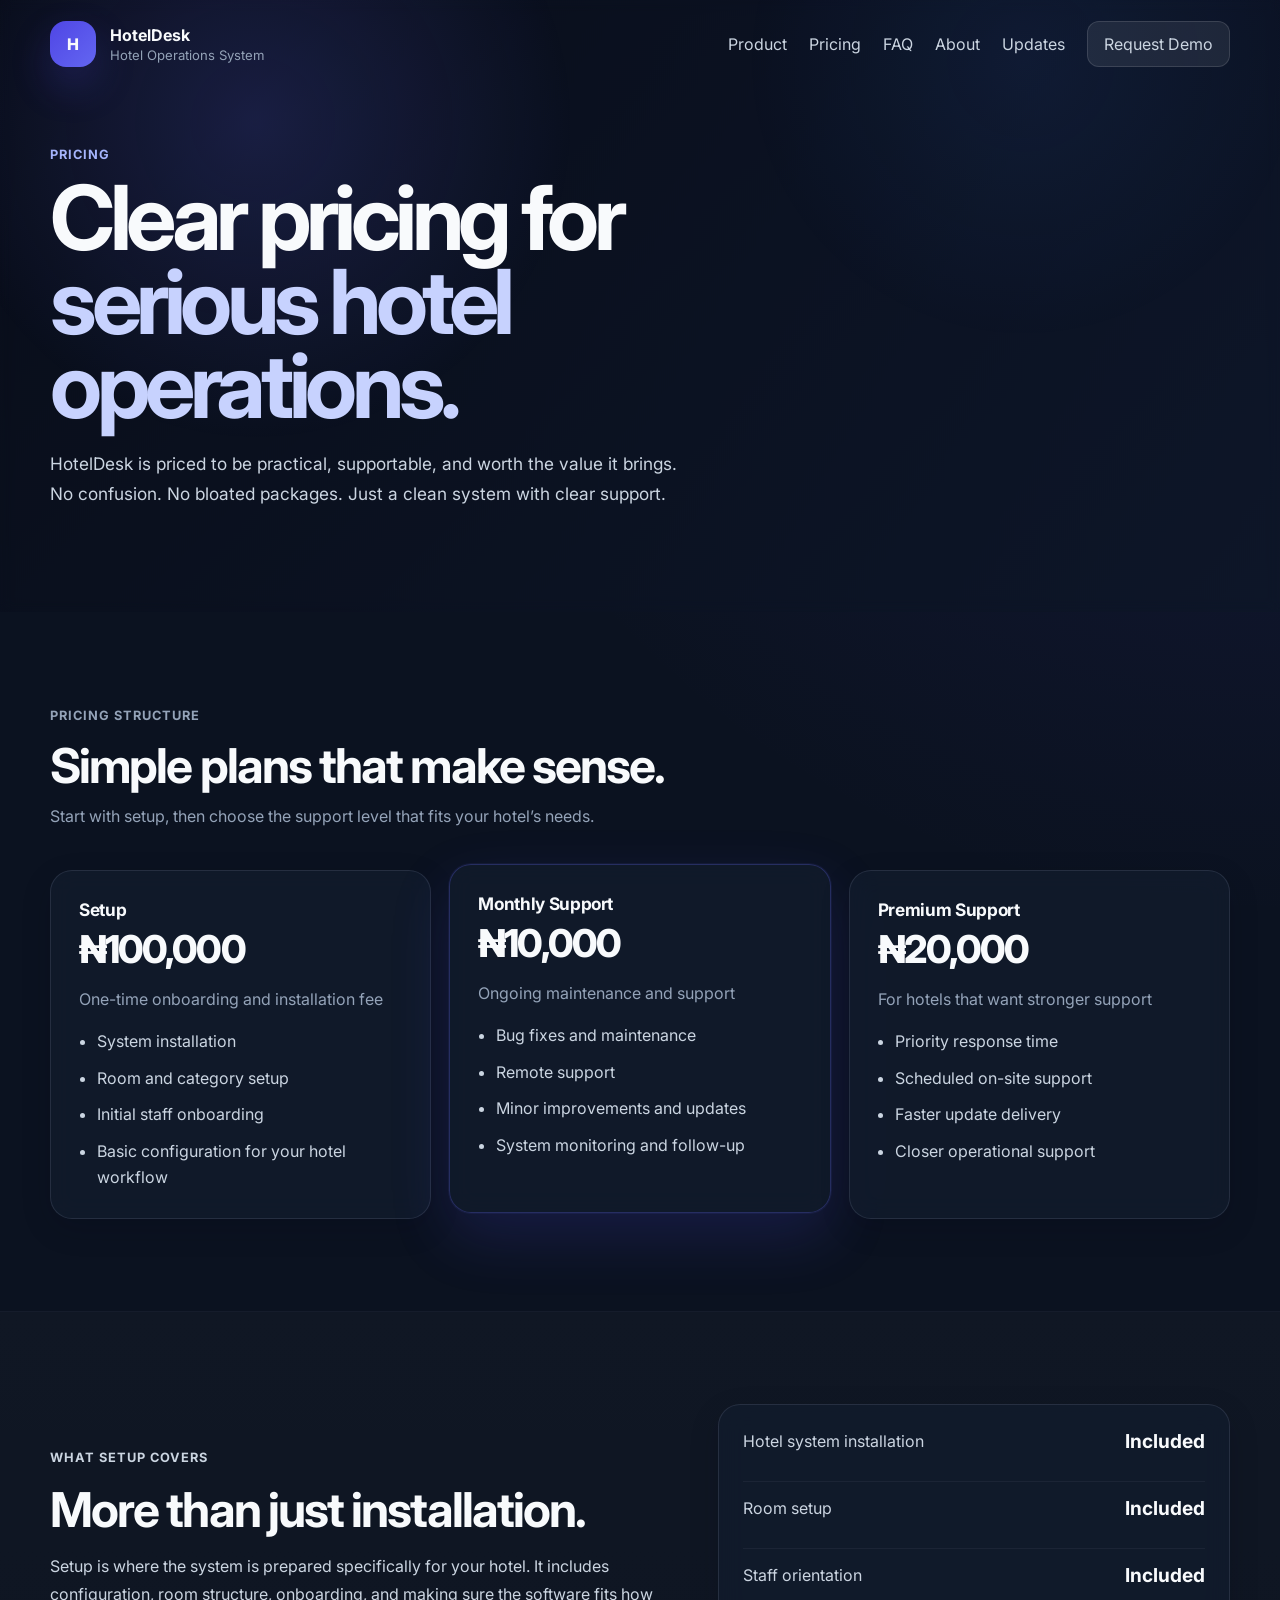
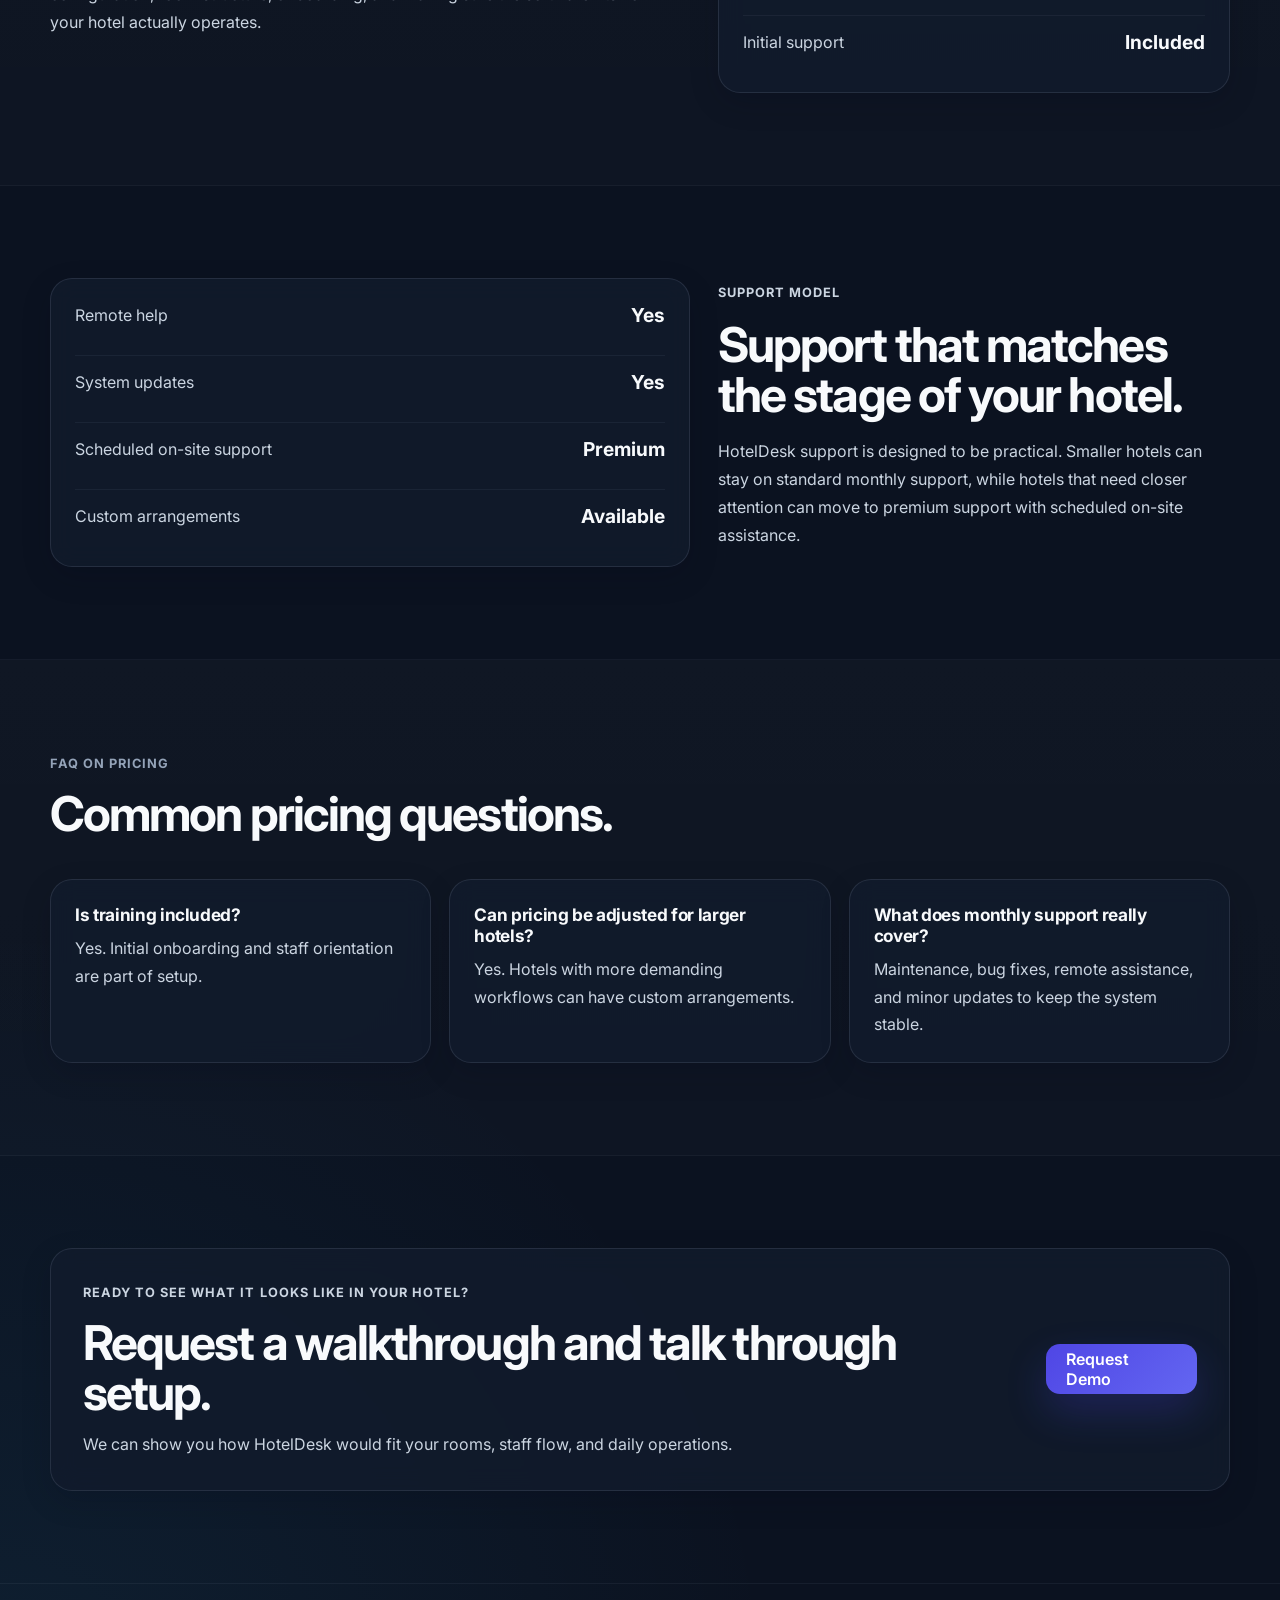
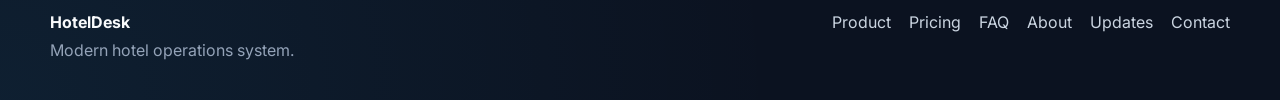
==== pricing.html @ c12a39ca "Add files via upload" ====
<!DOCTYPE html>
<html lang="en">
<head>
  <meta charset="UTF-8" />
  <meta name="viewport" content="width=device-width, initial-scale=1.0" />
  <title>HotelDesk Pricing</title>
  <link rel="preconnect" href="https://fonts.googleapis.com" />
  <link rel="preconnect" href="https://fonts.gstatic.com" crossorigin />
  <link
    href="https://fonts.googleapis.com/css2?family=Inter:wght@400;500;600;700;800&display=swap"
    rel="stylesheet"
  />
  <link rel="stylesheet" href="style.css" />
</head>
<body>
  <header class="site-header">
    <div class="container nav">
      <a href="index.html" class="brand">
        <div class="brand-mark">H</div>
        <div class="brand-text">
          <strong>HotelDesk</strong>
          <span>Hotel Operations System</span>
        </div>
      </a>

      <nav class="nav-links">
        <a href="product.html">Product</a>
        <a href="pricing.html">Pricing</a>
        <a href="faq.html">FAQ</a>
        <a href="about.html">About</a>
        <a href="updates.html">Updates</a>
        <a href="contact.html" class="nav-cta">Request Demo</a>
      </nav>
    </div>
  </header>

  <main>
    <section class="hero hero--inner">
      <div class="hero-overlay"></div>
      <div class="container hero-content hero-content--inner">
        <div class="hero-copy">
          <p class="eyebrow">Pricing</p>
          <h1>
            Clear pricing for
            <span>serious hotel operations.</span>
          </h1>
          <p class="hero-text">
            HotelDesk is priced to be practical, supportable, and worth the value it brings.
            No confusion. No bloated packages. Just a clean system with clear support.
          </p>
        </div>
      </div>
    </section>

    <section class="section">
      <div class="container">
        <div class="section-heading">
          <p class="eyebrow">Pricing Structure</p>
          <h2>Simple plans that make sense.</h2>
          <p>
            Start with setup, then choose the support level that fits your hotel’s needs.
          </p>
        </div>

        <div class="pricing">
          <article class="price-card">
            <h3>Setup</h3>
            <p class="price">₦100,000</p>
            <p class="price-note">One-time onboarding and installation fee</p>
            <ul>
              <li>System installation</li>
              <li>Room and category setup</li>
              <li>Initial staff onboarding</li>
              <li>Basic configuration for your hotel workflow</li>
            </ul>
          </article>

          <article class="price-card price-card--highlight">
            <h3>Monthly Support</h3>
            <p class="price">₦10,000</p>
            <p class="price-note">Ongoing maintenance and support</p>
            <ul>
              <li>Bug fixes and maintenance</li>
              <li>Remote support</li>
              <li>Minor improvements and updates</li>
              <li>System monitoring and follow-up</li>
            </ul>
          </article>

          <article class="price-card">
            <h3>Premium Support</h3>
            <p class="price">₦20,000</p>
            <p class="price-note">For hotels that want stronger support</p>
            <ul>
              <li>Priority response time</li>
              <li>Scheduled on-site support</li>
              <li>Faster update delivery</li>
              <li>Closer operational support</li>
            </ul>
          </article>
        </div>
      </div>
    </section>

    <section class="section section-dark">
      <div class="container split-section">
        <div class="split-copy">
          <p class="eyebrow">What setup covers</p>
          <h2>More than just installation.</h2>
          <p>
            Setup is where the system is prepared specifically for your hotel.
            It includes configuration, room structure, onboarding, and making sure
            the software fits how your hotel actually operates.
          </p>
        </div>

        <div class="info-panel">
          <div class="info-row">
            <span>Hotel system installation</span>
            <strong>Included</strong>
          </div>
          <div class="info-row">
            <span>Room setup</span>
            <strong>Included</strong>
          </div>
          <div class="info-row">
            <span>Staff orientation</span>
            <strong>Included</strong>
          </div>
          <div class="info-row">
            <span>Initial support</span>
            <strong>Included</strong>
          </div>
        </div>
      </div>
    </section>

    <section class="section">
      <div class="container split-section">
        <div class="info-panel">
          <div class="info-row">
            <span>Remote help</span>
            <strong>Yes</strong>
          </div>
          <div class="info-row">
            <span>System updates</span>
            <strong>Yes</strong>
          </div>
          <div class="info-row">
            <span>Scheduled on-site support</span>
            <strong>Premium</strong>
          </div>
          <div class="info-row">
            <span>Custom arrangements</span>
            <strong>Available</strong>
          </div>
        </div>

        <div class="split-copy">
          <p class="eyebrow">Support Model</p>
          <h2>Support that matches the stage of your hotel.</h2>
          <p>
            HotelDesk support is designed to be practical. Smaller hotels can stay on
            standard monthly support, while hotels that need closer attention can move
            to premium support with scheduled on-site assistance.
          </p>
        </div>
      </div>
    </section>

    <section class="section section-dark">
      <div class="container">
        <div class="section-heading">
          <p class="eyebrow">FAQ on Pricing</p>
          <h2>Common pricing questions.</h2>
        </div>

        <div class="feature-grid">
          <article class="feature-card">
            <h3>Is training included?</h3>
            <p>Yes. Initial onboarding and staff orientation are part of setup.</p>
          </article>

          <article class="feature-card">
            <h3>Can pricing be adjusted for larger hotels?</h3>
            <p>Yes. Hotels with more demanding workflows can have custom arrangements.</p>
          </article>

          <article class="feature-card">
            <h3>What does monthly support really cover?</h3>
            <p>Maintenance, bug fixes, remote assistance, and minor updates to keep the system stable.</p>
          </article>
        </div>
      </div>
    </section>

    <section class="section">
      <div class="container cta-panel">
        <div>
          <p class="eyebrow">Ready to see what it looks like in your hotel?</p>
          <h2>Request a walkthrough and talk through setup.</h2>
          <p>
            We can show you how HotelDesk would fit your rooms, staff flow, and daily operations.
          </p>
        </div>
        <a href="contact.html" class="button button-primary">Request Demo</a>
      </div>
    </section>
  </main>

  <footer class="site-footer">
    <div class="container footer-content">
      <div>
        <strong>HotelDesk</strong>
        <p>Modern hotel operations system.</p>
      </div>

      <div class="footer-links">
        <a href="product.html">Product</a>
        <a href="pricing.html">Pricing</a>
        <a href="faq.html">FAQ</a>
        <a href="about.html">About</a>
        <a href="updates.html">Updates</a>
        <a href="contact.html">Contact</a>
      </div>
    </div>
  </footer>
</body>
</html>
---- style.css ----
:root {
  --bg: #0b1220;
  --bg-soft: #10192b;
  --panel: rgba(18, 27, 45, 0.82);
  --panel-solid: rgba(20, 31, 52, 0.96);
  --line: rgba(148, 163, 184, 0.16);

  --text: #f8fafc;
  --text-soft: #cbd5e1;
  --text-muted: #94a3b8;

  --primary: #4f46e5;
  --primary-2: #6366f1;
  --glow: rgba(79, 70, 229, 0.24);

  --radius-sm: 14px;
  --radius-md: 22px;
  --radius-lg: 30px;

  --shadow-sm: 0 10px 30px rgba(2, 8, 23, 0.16);
  --shadow-md: 0 24px 60px rgba(2, 8, 23, 0.24);
  --shadow-lg: 0 32px 80px rgba(2, 8, 23, 0.34);

  --container: 1180px;
}

*,
*::before,
*::after {
  box-sizing: border-box;
}

html {
  scroll-behavior: smooth;
}

body {
  margin: 0;
  font-family: "Inter", sans-serif;
  color: var(--text);
  background:
    radial-gradient(circle at top right, rgba(79, 70, 229, 0.14), transparent 26%),
    radial-gradient(circle at bottom left, rgba(56, 189, 248, 0.08), transparent 22%),
    var(--bg);
  -webkit-font-smoothing: antialiased;
  text-rendering: optimizeLegibility;
}

a {
  color: inherit;
  text-decoration: none;
}

h1,
h2,
h3,
p {
  margin: 0;
}

.container {
  width: min(calc(100% - 48px), var(--container));
  margin: 0 auto;
}

.site-header {
  position: absolute;
  inset: 0 0 auto 0;
  z-index: 20;
}

.nav {
  min-height: 88px;
  display: flex;
  align-items: center;
  justify-content: space-between;
  gap: 20px;
}

.brand {
  display: inline-flex;
  align-items: center;
  gap: 14px;
}

.brand-mark {
  width: 46px;
  height: 46px;
  border-radius: 16px;
  display: grid;
  place-items: center;
  font-weight: 800;
  background: linear-gradient(135deg, var(--primary), var(--primary-2));
  box-shadow: 0 18px 40px var(--glow);
}

.brand-text {
  display: flex;
  flex-direction: column;
  gap: 2px;
}

.brand-text strong {
  font-size: 1rem;
}

.brand-text span {
  font-size: 0.82rem;
  color: var(--text-muted);
}

.nav-links {
  display: flex;
  align-items: center;
  gap: 22px;
  color: var(--text-soft);
}

.nav-links a:hover {
  color: var(--text);
}

.nav-cta {
  padding: 12px 16px;
  border-radius: 12px;
  background: rgba(255, 255, 255, 0.08);
  border: 1px solid rgba(255, 255, 255, 0.12);
}

.hero {
  position: relative;
  min-height: 100vh;
  overflow: hidden;
  background:
    linear-gradient(135deg, rgba(8, 12, 24, 0.84), rgba(13, 22, 40, 0.9)),
    url("assets/images/hotel-hero.jpg") center/cover no-repeat;
}

.hero::before {
  content: "";
  position: absolute;
  inset: 0;
  backdrop-filter: blur(6px);
  -webkit-backdrop-filter: blur(6px);
}

.hero-overlay {
  position: absolute;
  inset: 0;
  background:
    radial-gradient(circle at 20% 20%, rgba(99, 102, 241, 0.18), transparent 28%),
    radial-gradient(circle at 80% 10%, rgba(59, 130, 246, 0.08), transparent 24%);
}

.hero-content {
  position: relative;
  z-index: 2;
  min-height: 100vh;
  display: grid;
  grid-template-columns: minmax(0, 1.15fr) minmax(320px, 0.85fr);
  align-items: center;
  gap: 40px;
  padding: 120px 0 70px;
}

.eyebrow {
  display: inline-block;
  margin-bottom: 14px;
  font-size: 0.8rem;
  font-weight: 700;
  letter-spacing: 0.08em;
  text-transform: uppercase;
  color: #a5b4fc;
}

.hero-copy h1 {
  font-size: clamp(3rem, 7vw, 5.8rem);
  line-height: 0.94;
  letter-spacing: -0.06em;
  margin-bottom: 20px;
  max-width: 780px;
}

.hero-copy h1 span {
  color: #c7d2fe;
}

.hero-text {
  max-width: 640px;
  font-size: 1.08rem;
  line-height: 1.75;
  color: var(--text-soft);
  margin-bottom: 28px;
}

.hero-actions {
  display: flex;
  align-items: center;
  gap: 14px;
  flex-wrap: wrap;
  margin-bottom: 26px;
}

.button {
  min-height: 50px;
  padding: 0 20px;
  border-radius: 14px;
  display: inline-flex;
  align-items: center;
  justify-content: center;
  font-weight: 600;
  transition:
    transform 0.22s ease,
    box-shadow 0.22s ease,
    background-color 0.22s ease,
    border-color 0.22s ease;
}

.button:hover {
  transform: translateY(-1px);
}

.button-primary {
  color: #fff;
  background: linear-gradient(135deg, var(--primary), var(--primary-2));
  box-shadow: 0 18px 40px var(--glow);
}

.button-secondary {
  color: var(--text);
  background: rgba(255, 255, 255, 0.08);
  border: 1px solid rgba(255, 255, 255, 0.12);
  backdrop-filter: blur(10px);
  -webkit-backdrop-filter: blur(10px);
}

.hero-points {
  display: flex;
  flex-wrap: wrap;
  gap: 12px;
}

.hero-point {
  padding: 10px 14px;
  border-radius: 999px;
  background: rgba(255, 255, 255, 0.06);
  border: 1px solid rgba(255, 255, 255, 0.08);
  color: var(--text-soft);
  font-size: 0.92rem;
}

.hero-card {
  background: var(--panel);
  border: 1px solid var(--line);
  border-radius: var(--radius-lg);
  padding: 24px;
  box-shadow: var(--shadow-lg);
  backdrop-filter: blur(14px);
  -webkit-backdrop-filter: blur(14px);
}

.hero-card-header {
  display: flex;
  align-items: center;
  gap: 10px;
  color: var(--text-soft);
  margin-bottom: 18px;
}

.status-dot {
  width: 10px;
  height: 10px;
  border-radius: 999px;
  background: #22c55e;
  box-shadow: 0 0 0 8px rgba(34, 197, 94, 0.1);
}

.hero-metrics {
  display: grid;
  grid-template-columns: repeat(2, minmax(0, 1fr));
  gap: 14px;
  margin-bottom: 18px;
}

.metric-card {
  background: rgba(255, 255, 255, 0.05);
  border: 1px solid rgba(148, 163, 184, 0.08);
  border-radius: 18px;
  padding: 18px;
}

.metric-card small {
  display: block;
  color: var(--text-muted);
  margin-bottom: 10px;
}

.metric-card strong {
  font-size: 2rem;
  letter-spacing: -0.04em;
}

.hero-log {
  display: grid;
  gap: 12px;
}

.log-item {
  background: rgba(255, 255, 255, 0.04);
  border-radius: 16px;
  padding: 14px 16px;
  border: 1px solid rgba(148, 163, 184, 0.08);
}

.log-item strong {
  display: block;
  margin-bottom: 6px;
  font-size: 0.95rem;
}

.log-item span {
  color: var(--text-muted);
  font-size: 0.9rem;
}

.section {
  padding: 92px 0;
}

.section-dark {
  background:
    linear-gradient(180deg, rgba(255, 255, 255, 0.02), rgba(255, 255, 255, 0.01));
  border-top: 1px solid rgba(148, 163, 184, 0.05);
  border-bottom: 1px solid rgba(148, 163, 184, 0.05);
}

.section-heading {
  max-width: 760px;
  margin-bottom: 40px;
}

.section-heading h2 {
  font-size: clamp(2rem, 4vw, 3rem);
  line-height: 1.05;
  letter-spacing: -0.04em;
  margin-bottom: 12px;
}

.section-heading p {
  color: var(--text-muted);
  line-height: 1.7;
}

.feature-grid {
  display: grid;
  grid-template-columns: repeat(3, minmax(0, 1fr));
  gap: 18px;
}

.feature-card,
.info-panel,
.cta-panel,
.why__item {
  background: var(--panel);
  border: 1px solid var(--line);
  border-radius: var(--radius-md);
  box-shadow: var(--shadow-sm);
  backdrop-filter: blur(12px);
  -webkit-backdrop-filter: blur(12px);
}

.feature-card {
  padding: 24px;
}

.feature-card h3 {
  margin-bottom: 10px;
  font-size: 1.08rem;
  letter-spacing: -0.02em;
}

.feature-card p {
  color: var(--text-soft);
  line-height: 1.7;
}

.split-section {
  display: grid;
  grid-template-columns: minmax(0, 1fr) minmax(320px, 0.8fr);
  gap: 28px;
  align-items: center;
}

.split-copy h2 {
  font-size: clamp(2rem, 4vw, 3rem);
  line-height: 1.05;
  letter-spacing: -0.04em;
  margin-bottom: 16px;
}

.split-copy p {
  color: var(--text-soft);
  line-height: 1.75;
  margin-bottom: 16px;
}

.text-link {
  color: #c7d2fe;
  font-weight: 600;
}

.info-panel {
  padding: 24px;
  display: grid;
  gap: 14px;
}

.info-row {
  display: flex;
  align-items: center;
  justify-content: space-between;
  gap: 14px;
  padding: 14px 0;
  border-top: 1px solid rgba(148, 163, 184, 0.08);
}

.info-row:first-child {
  border-top: 0;
  padding-top: 0;
}

.info-row span {
  color: var(--text-soft);
}

.info-row strong {
  font-size: 1.2rem;
}

.cta-panel {
  padding: 32px;
  display: flex;
  align-items: center;
  justify-content: space-between;
  gap: 24px;
}

.cta-panel h2 {
  font-size: clamp(2rem, 4vw, 3rem);
  line-height: 1.05;
  letter-spacing: -0.04em;
  margin-bottom: 12px;
}

.cta-panel p {
  color: var(--text-soft);
  line-height: 1.7;
  max-width: 720px;
}

.site-footer {
  padding: 28px 0 40px;
  border-top: 1px solid rgba(148, 163, 184, 0.08);
}

.footer-content {
  display: flex;
  align-items: flex-start;
  justify-content: space-between;
  gap: 20px;
}

.footer-content p {
  color: var(--text-muted);
  margin-top: 8px;
}

.footer-links {
  display: flex;
  flex-wrap: wrap;
  gap: 18px;
  color: var(--text-soft);
}

@media (max-width: 1100px) {
  .hero-content,
  .split-section {
    grid-template-columns: 1fr;
  }

  .feature-grid {
    grid-template-columns: repeat(2, minmax(0, 1fr));
  }

  .hero-card {
    max-width: 640px;
  }
}

@media (max-width: 720px) {
  .container,
  .nav,
  .hero-content {
    width: calc(100% - 24px);
  }

  .nav {
    min-height: 76px;
    flex-direction: column;
    justify-content: center;
    align-items: flex-start;
    padding: 12px 0;
  }

  .nav-links {
    flex-wrap: wrap;
    gap: 14px;
  }

  .hero-content {
    padding: 140px 0 72px;
  }

  .hero-text {
    font-size: 1rem;
  }

  .hero-actions {
    flex-direction: column;
    align-items: stretch;
  }

  .button {
    width: 100%;
  }

  .feature-grid,
  .hero-metrics {
    grid-template-columns: 1fr;
  }

  .cta-panel,
  .footer-content {
    flex-direction: column;
    align-items: flex-start;
  }

  .section {
    padding: 72px 0;
  }
}

.price-note {
  color: var(--text-muted);
  line-height: 1.6;
  margin-bottom: 16px;
}

.faq-list {
  display: grid;
  gap: 18px;
}

.faq-item {
  padding: 24px;
  background: var(--panel);
  border: 1px solid var(--line);
  border-radius: var(--radius-md);
  box-shadow: var(--shadow-sm);
  backdrop-filter: blur(12px);
  -webkit-backdrop-filter: blur(12px);
}

.faq-item h3 {
  margin-bottom: 10px;
  font-size: 1.08rem;
  letter-spacing: -0.02em;
}

.faq-item p {
  color: var(--text-soft);
  line-height: 1.7;
}

.hero--inner {
  min-height: 68vh;
  background:
    linear-gradient(135deg, rgba(8, 12, 24, 0.88), rgba(13, 22, 40, 0.92)),
    url("assets/images/hotel-product-hero.jpg") center/cover no-repeat;
}

.hero-content--inner {
  min-height: 68vh;
  padding: 140px 0 72px;
  grid-template-columns: 1fr;
}

.hero-content--inner .hero-copy {
  max-width: 820px;
}

.pricing {
  display: grid;
  grid-template-columns: repeat(3, minmax(0, 1fr));
  gap: 18px;
}

.price-card {
  padding: 28px;
  background: var(--panel);
  border: 1px solid var(--line);
  border-radius: var(--radius-md);
  box-shadow: var(--shadow-sm);
  backdrop-filter: blur(12px);
  -webkit-backdrop-filter: blur(12px);
}

.price-card h3 {
  margin-bottom: 10px;
  font-size: 1.08rem;
  letter-spacing: -0.02em;
}

.price {
  font-size: 2.4rem;
  line-height: 1;
  letter-spacing: -0.05em;
  font-weight: 800;
  margin: 10px 0 18px;
}

.price-card ul {
  margin: 0;
  padding-left: 1.1rem;
  display: grid;
  gap: 10px;
}

.price-card li {
  color: var(--text-soft);
  line-height: 1.65;
}

.price-card--highlight {
  border-color: rgba(99, 102, 241, 0.28);
  box-shadow:
    0 0 0 1px rgba(99, 102, 241, 0.08),
    0 24px 60px rgba(79, 70, 229, 0.18);
  transform: translateY(-6px);
}

@media (max-width: 1100px) {
  .pricing {
    grid-template-columns: 1fr;
  }

  .price-card--highlight {
    transform: none;
  }
}
@media (max-width: 720px) {
  .site-header {
    position: absolute;
    inset: 0 0 auto 0;
    background: rgba(11, 18, 32, 0.72);
    backdrop-filter: blur(10px);
    -webkit-backdrop-filter: blur(10px);
  }

  .nav {
    min-height: auto;
    flex-direction: column;
    align-items: flex-start;
    justify-content: center;
    gap: 12px;
    padding: 14px 0 16px;
  }

  .nav-links {
    width: 100%;
    display: flex;
    flex-wrap: wrap;
    gap: 10px 14px;
  }

  .nav-cta {
    margin-top: 2px;
  }

  .hero-content {
    padding: 190px 0 72px;
  }

  .hero-content--inner {
    padding: 210px 0 72px;
  }

  .hero-copy h1 {
    font-size: clamp(2.3rem, 12vw, 3.4rem);
    line-height: 0.98;
  }

  .hero-text {
    max-width: 100%;
  }
}
.contact-form {
  display: grid;
  gap: 16px;
}

.form-group {
  display: grid;
  gap: 8px;
}

.form-group label {
  font-size: 0.92rem;
  font-weight: 600;
  color: var(--text-soft);
}

.form-group input,
.form-group select,
.form-group textarea {
  width: 100%;
  border: 1px solid rgba(148, 163, 184, 0.12);
  background: rgba(255, 255, 255, 0.05);
  color: var(--text);
  border-radius: 14px;
  padding: 14px 16px;
  font: inherit;
  outline: none;
  transition: border-color 0.22s ease, box-shadow 0.22s ease, background-color 0.22s ease;
}

.form-group input::placeholder,
.form-group textarea::placeholder {
  color: var(--text-muted);
}

.form-group input:focus,
.form-group select:focus,
.form-group textarea:focus {
  border-color: rgba(99, 102, 241, 0.55);
  box-shadow: 0 0 0 4px rgba(79, 70, 229, 0.12);
  background: rgba(255, 255, 255, 0.07);
}

.form-group textarea {
  resize: vertical;
  min-height: 120px;
}

.contact-form .button {
  width: 100%;
  margin-top: 6px;
}
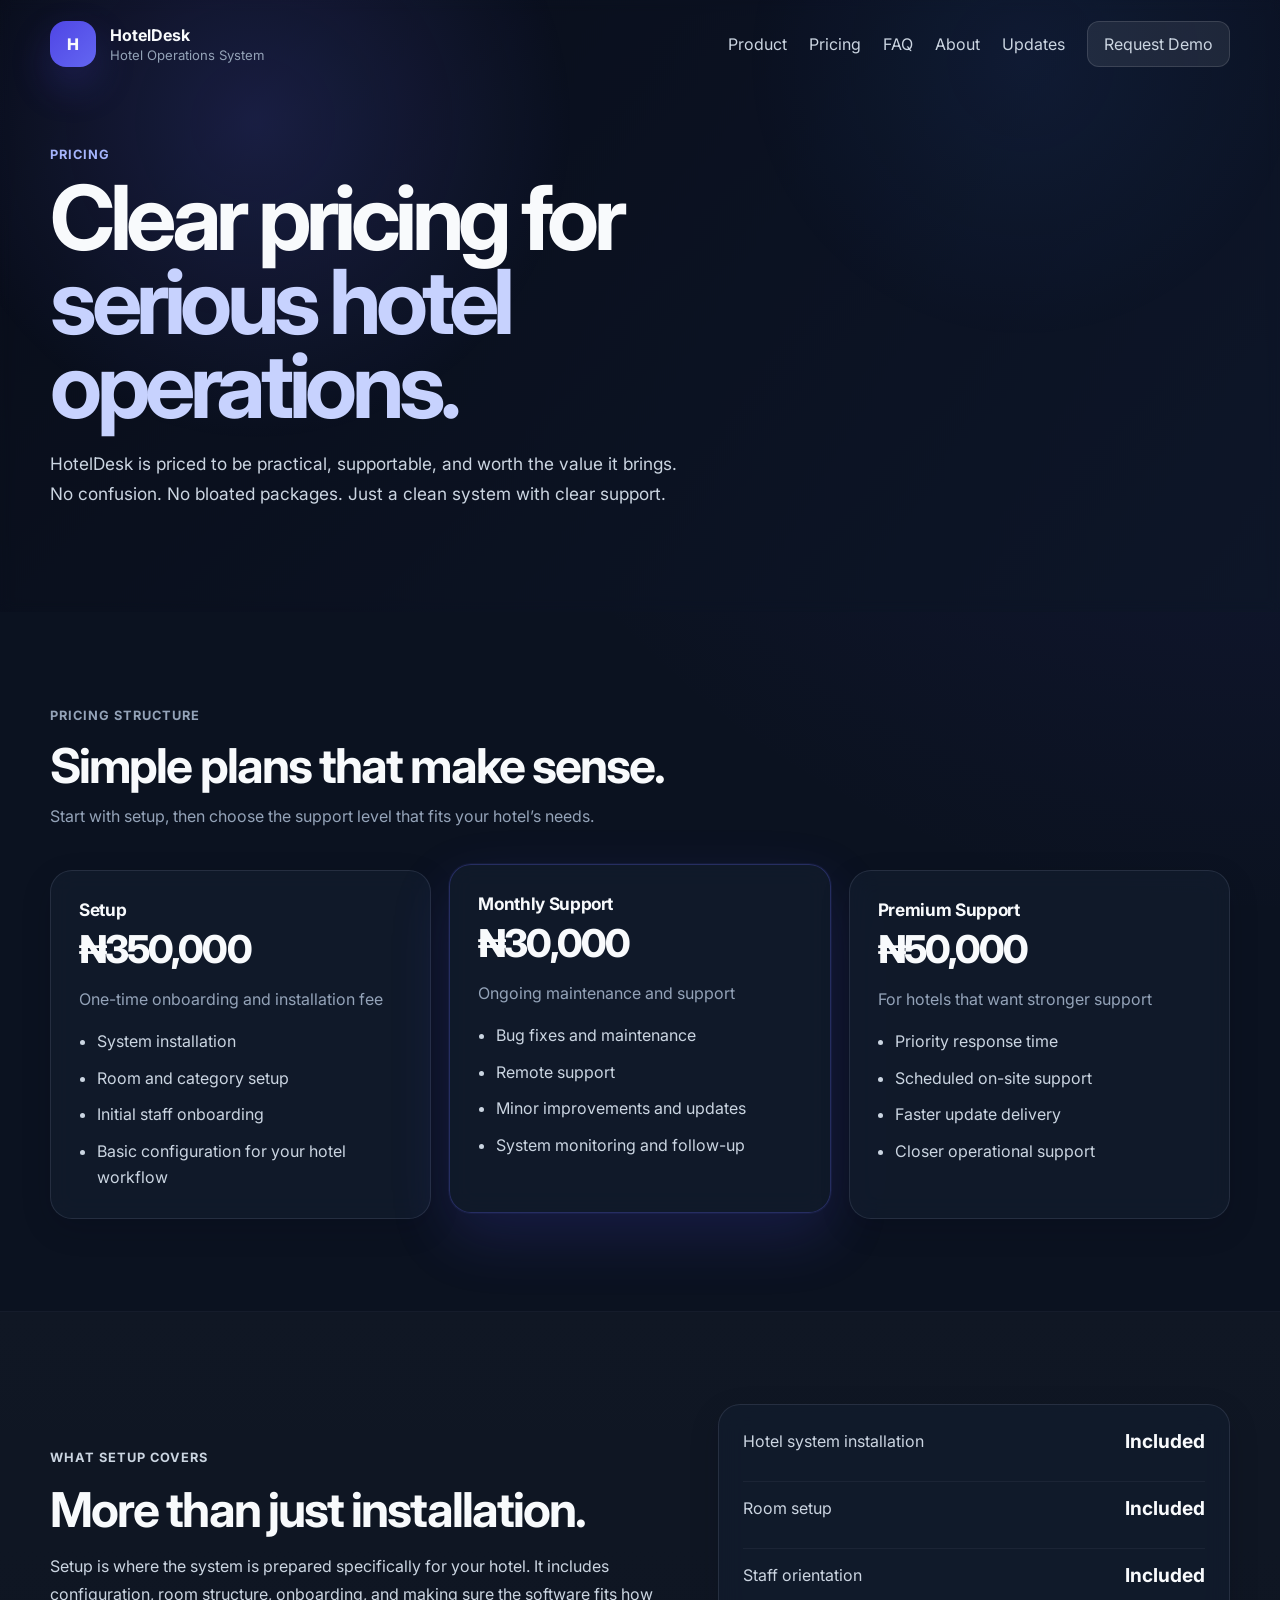
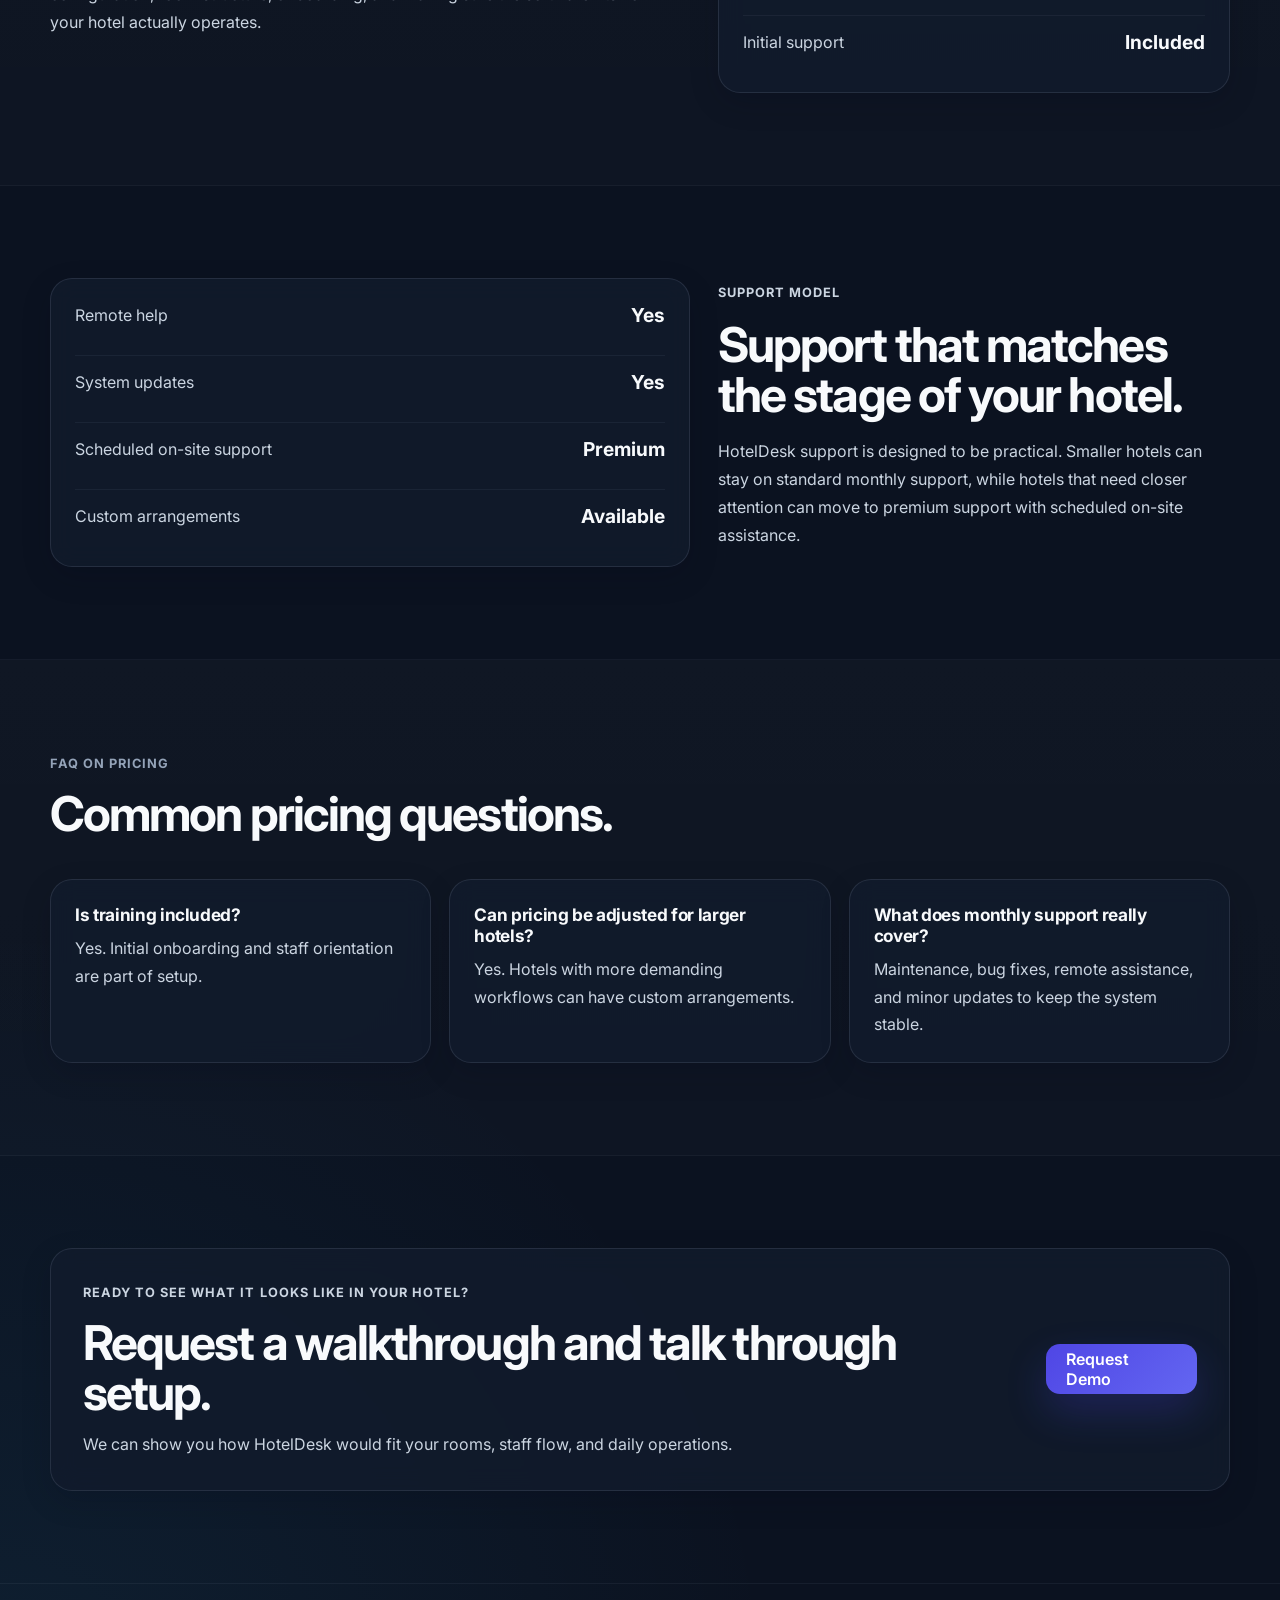
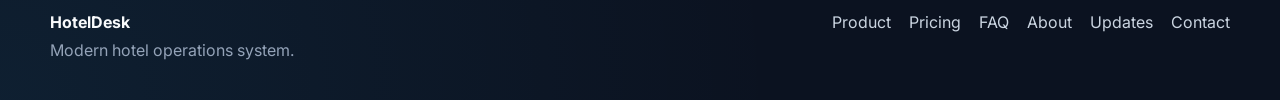
==== commit 60763600: "Add files via upload" ====
--- a/pricing.html
+++ b/pricing.html
@@ -65,7 +65,7 @@
         <div class="pricing">
           <article class="price-card">
             <h3>Setup</h3>
-            <p class="price">₦100,000</p>
+            <p class="price">₦350,000</p>
             <p class="price-note">One-time onboarding and installation fee</p>
             <ul>
               <li>System installation</li>
@@ -77,7 +77,7 @@
 
           <article class="price-card price-card--highlight">
             <h3>Monthly Support</h3>
-            <p class="price">₦10,000</p>
+            <p class="price">₦30,000</p>
             <p class="price-note">Ongoing maintenance and support</p>
             <ul>
               <li>Bug fixes and maintenance</li>
@@ -89,7 +89,7 @@
 
           <article class="price-card">
             <h3>Premium Support</h3>
-            <p class="price">₦20,000</p>
+            <p class="price">₦50,000</p>
             <p class="price-note">For hotels that want stronger support</p>
             <ul>
               <li>Priority response time</li>
--- a/style.css
+++ b/style.css
@@ -133,7 +133,7 @@
   overflow: hidden;
   background:
     linear-gradient(135deg, rgba(8, 12, 24, 0.84), rgba(13, 22, 40, 0.9)),
-    url("assets/images/hotel-hero.jpg") center/cover no-repeat;
+    url("images/hero.jpg") center/cover no-repeat;
 }
 
 .hero::before {
@@ -755,4 +755,28 @@
 .contact-form .button {
   width: 100%;
   margin-top: 6px;
+}
+
+/* WhatsApp Chat Button */
+.button-whatsapp {
+  display: inline-block;
+  background-color: #25D366; /* WhatsApp green */
+  color: white;
+  font-weight: 600;
+  text-align: center;
+  padding: 0.75rem 1.5rem;
+  border-radius: 6px;
+  text-decoration: none;
+  transition: background-color 0.2s ease-in-out, transform 0.1s ease;
+  cursor: pointer;
+  border: none;
+}
+
+.button-whatsapp:hover {
+  background-color: #1ebe5b; /* Slightly darker green on hover */
+  transform: scale(1.05);
+}
+
+.button-whatsapp:active {
+  transform: scale(0.98);
 }
